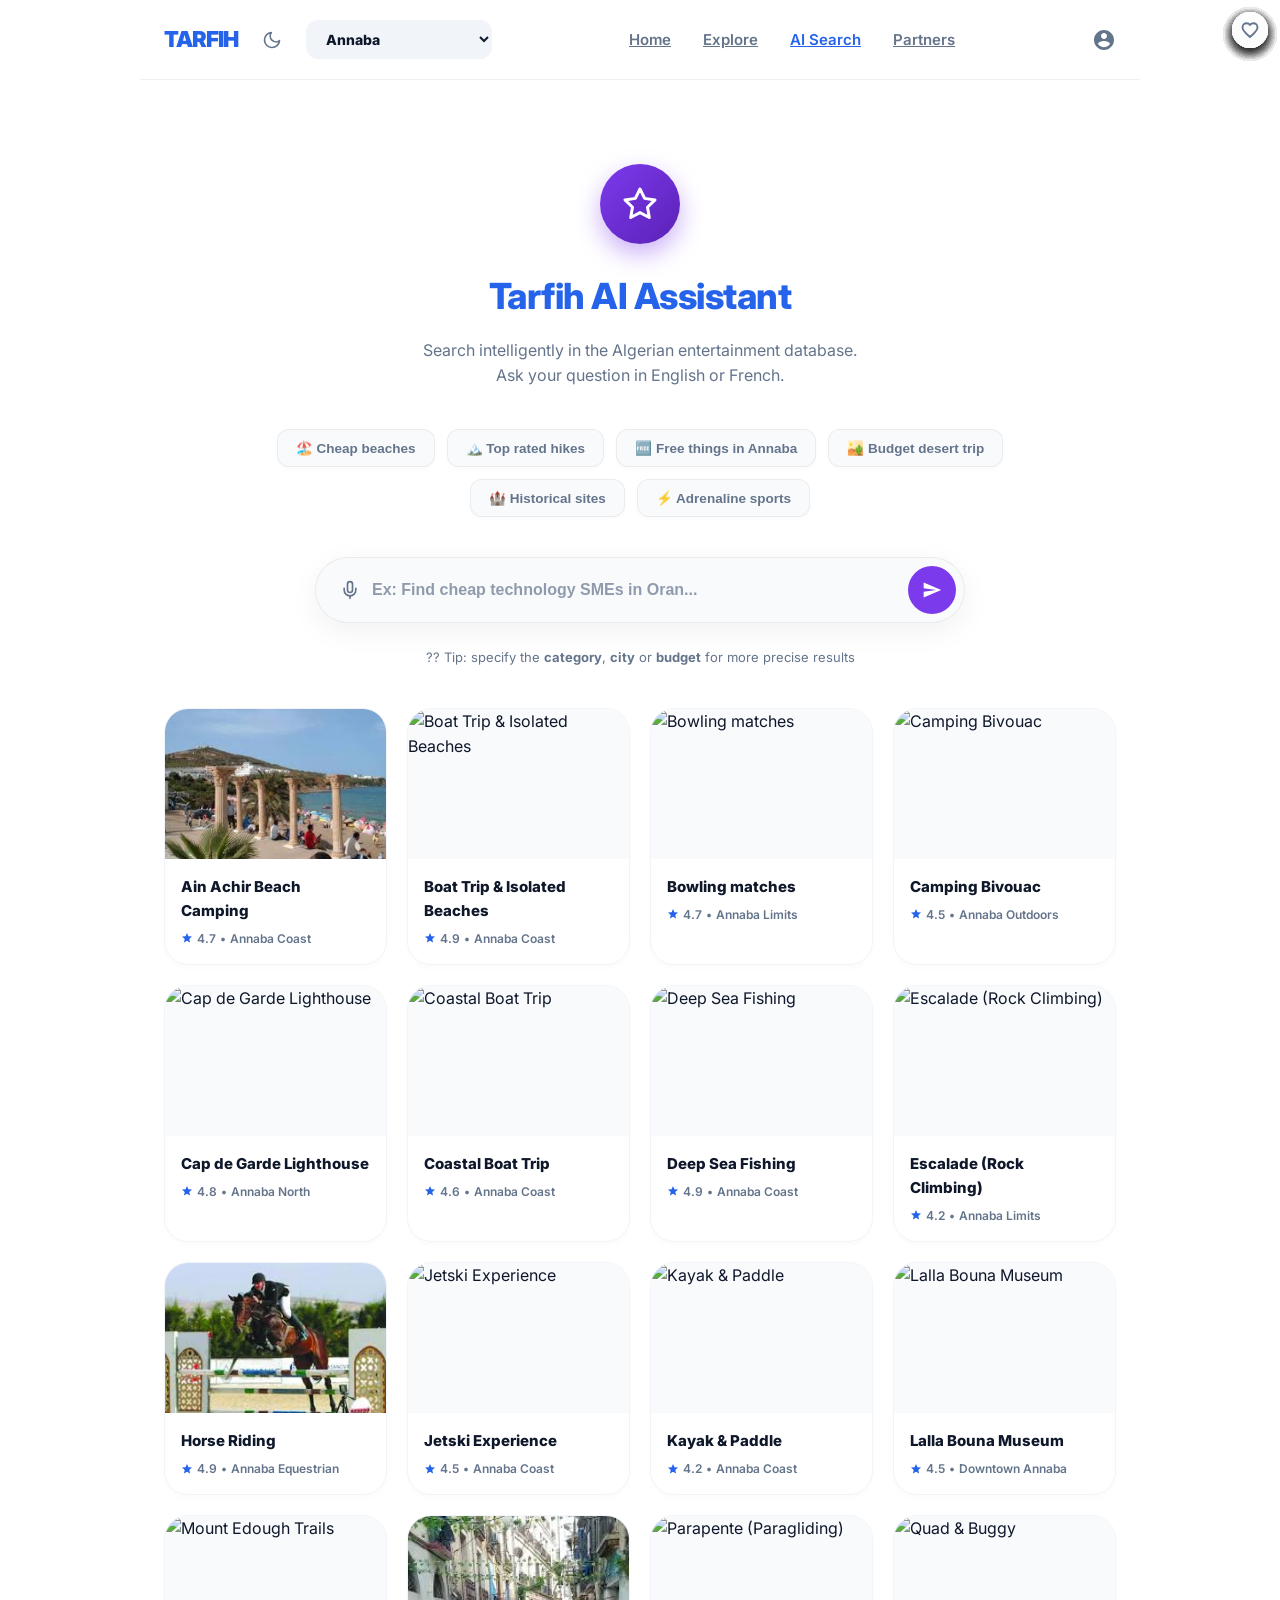
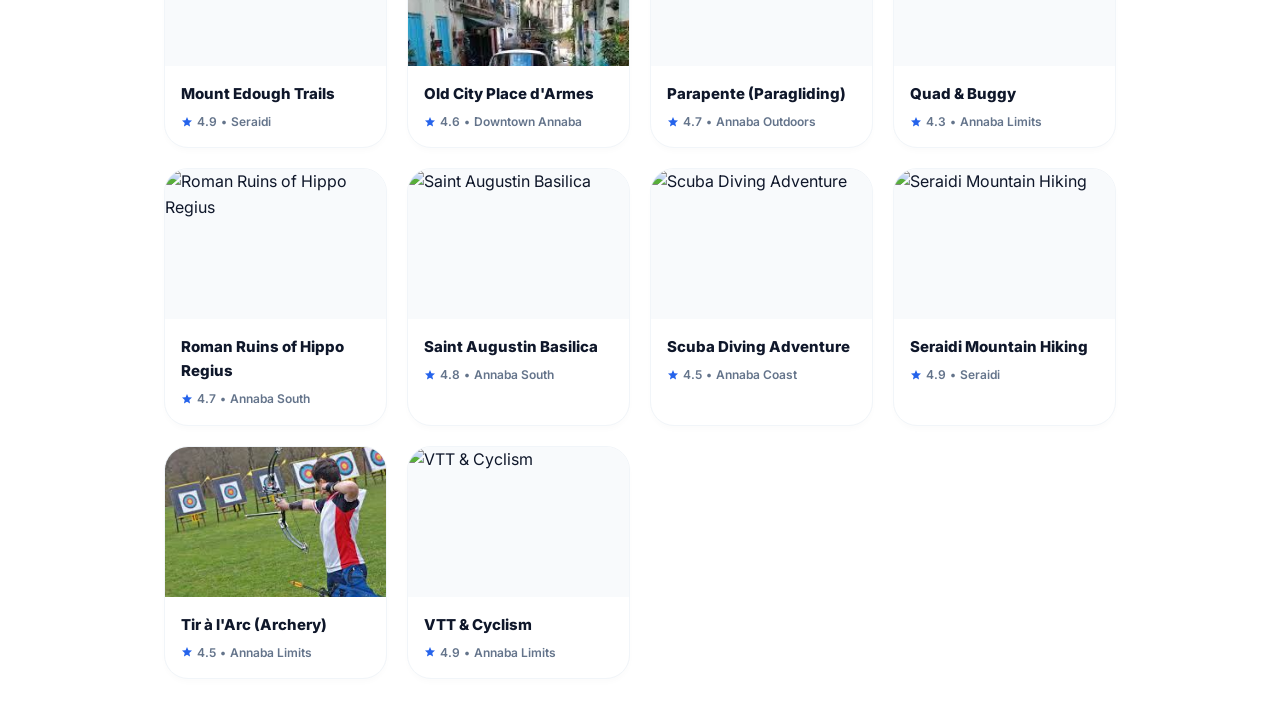
==== ai-search.html @ cc23837f "updt" ====
<!DOCTYPE html>
<html lang="en">

<head>
    <meta charset="UTF-8">
    <meta name="viewport" content="width=device-width, initial-scale=1.0">
    <title>Tarfih - Tourism & Entertainment</title>
    <link rel="stylesheet" href="style.css">
    <link href="https://fonts.googleapis.com/css2?family=Inter:wght@400;500;600;700;800&display=swap" rel="stylesheet">
</head>

<body>
    <div class="app-container">
        <header>
            <div class="header-left" style="display: flex; align-items: center; gap: 16px;">
                <div class="logo">TARFIH</div>
                <button class="theme-toggle" id="theme-toggle" aria-label="Toggle Dark Mode">
                    <svg class="moon-icon" viewBox="0 0 24 24">
                        <path d="M21 12.79A9 9 0 1 1 11.21 3 7 7 0 0 0 21 12.79z"></path>
                    </svg>
                    <svg class="sun-icon" viewBox="0 0 24 24">
                        <circle cx="12" cy="12" r="5"></circle>
                        <line x1="12" y1="1" x2="12" y2="3"></line>
                        <line x1="12" y1="21" x2="12" y2="23"></line>
                        <line x1="4.22" y1="4.22" x2="5.64" y2="5.64"></line>
                        <line x1="18.36" y1="18.36" x2="19.78" y2="19.78"></line>
                        <line x1="1" y1="12" x2="3" y2="12"></line>
                        <line x1="21" y1="12" x2="23" y2="12"></line>
                        <line x1="4.22" y1="19.78" x2="5.64" y2="18.36"></line>
                        <line x1="18.36" y1="5.64" x2="19.78" y2="4.22"></line>
                    </svg>
                </button>
                <select id="location-select" class="location-select">
                    <option value="Annaba" selected>Annaba</option>
                    <option value="Algiers">Algiers</option>
                    <option value="Oran">Oran</option>
                    <option value="Jijel">Jijel</option>
                    <option value="Skikda">Skikda</option>
                    <option value="Adrar">Adrar</option>
                    <option value="Tamanrasset">Tamanrasset</option>
                    <option value="Tamenrasset">Tamenrasset</option>
                    <option value="Timimoun">Timimoun</option>
                    <option value="Ilizi">Ilizi</option>
                    <option value="Djanet">Djanet</option>
                    <option value="Current">📍 Use My Location</option>
                </select>
            </div>
            <nav class="desktop-nav">
                <a class="nav-item" href="index.html">Home</a>
                <a class="nav-item" href="explore.html">Explore</a>
                <a class="nav-item" href="ai-search.html" class="active">AI Search</a>
                <a class="nav-item" href="partners.html">Partners</a>
            </nav>
            <a class="user-profile nav-item" href="profile.html" style="cursor: pointer; display: flex; align-items: center; color: var(--text-muted); text-decoration: none;">
                <svg viewBox="0 0 24 24" width="24" height="24" fill="currentColor">
                    <path
                        d="M12 2C6.48 2 2 6.48 2 12s4.48 10 10 10 10-4.48 10-10S17.52 2 12 2zm0 3c1.66 0 3 1.34 3 3s-1.34 3-3 3-3-1.34-3-3 1.34-3 3-3zm0 14.2c-2.5 0-4.71-1.28-6-3.22.03-1.99 4-3.08 6-3.08 1.99 0 5.97 1.09 6 3.08-1.29 1.94-3.5 3.22-6 3.22z" />
                </svg>
            </a>
        </header>

        <main id="app-content">
            <!-- In Progress Message (Hidden by default) -->
            <div id="in-progress-message" class="in-progress-container" style="display: none;">
                <div class="in-progress-icon">🚧</div>
                <h3>We're expanding!</h3>
                <p>Tarfih is currently only available fully in Annaba. We are working hard to bring the best experiences
                    to <span id="target-city-name">this location</span> soon.</p>
            </div>

<section id="ai-search" class="section active">
                                <div class="ai-hero-container">
                    <div class="ai-hero-icon-circle">
                        <svg viewBox="0 0 24 24" width="36" height="36" fill="none" stroke="#fff"
                            stroke-width="2" stroke-linecap="round" stroke-linejoin="round">
                            <path d="M12 2L15.09 8.26L22 9.27L17 14.14L18.18 21.02L12 17.77L5.82 21.02L7 14.14L2 9.27L8.91 8.26L12 2Z" />
                        </svg>
                    </div>
                    <h1 class="ai-hero-title">Tarfih AI Assistant</h1>
                    <p class="ai-hero-subtitle">Search intelligently in the Algerian entertainment database.<br>Ask your question in English or French.</p>

                    <div class="ai-search-chips" id="ai-search-chips">
                        <button class="ai-chip box-chip" data-query="cheap beach fun">&#127958;&#65039; Cheap beaches</button>
                        <button class="ai-chip box-chip" data-query="top rated hiking">&#127956;&#65039; Top rated hikes</button>
                        <button class="ai-chip box-chip" data-query="free activities in annaba">&#127379; Free things in Annaba</button>
                        <button class="ai-chip box-chip" data-query="desert trip under 5000">&#127964;&#65039; Budget desert trip</button>
                        <button class="ai-chip box-chip" data-query="historical sites">&#127984; Historical sites</button>
                        <button class="ai-chip box-chip" data-query="adrenaline sports">&#9889; Adrenaline sports</button>
                    </div>

                    <div class="ai-hero-search-wrapper">
                        <svg class="ai-mic-icon" viewBox="0 0 24 24" fill="none" stroke="currentColor" stroke-width="2" stroke-linecap="round" stroke-linejoin="round"><path d="M12 2a3 3 0 0 0-3 3v7a3 3 0 0 0 6 0V5a3 3 0 0 0-3-3Z"></path><path d="M19 10v2a7 7 0 0 1-14 0v-2"></path><line x1="12" y1="19" x2="12" y2="22"></line></svg>
                        <input type="text" id="ai-search-input" placeholder='Ex: Find cheap technology SMEs in Oran...' autocomplete="off">
                        <button class="ai-hero-send-btn" id="ai-hero-send-btn" aria-label="Search">
                            <svg viewBox="0 0 24 24" width="20" height="20" fill="currentColor">
                                <path d="M2.01 21L23 12 2.01 3 2 10l15 2-15 2z"></path>
                            </svg>
                        </button>
                    </div>
                    
                    <p class="ai-hero-hint">?? Tip: specify the <strong>category</strong>, <strong>city</strong> or <strong>budget</strong> for more precise results</p>
                    <div class="ai-search-summary" id="ai-search-summary" style="display:none;"></div>
                </div>
                <div class="card-grid" id="ai-search-grid">
                    <!-- Cards will be injected by JS -->
                </div>
            </section>

        </main>

        <nav class="bottom-nav">
            <a class="nav-item" href="index.html" style="text-decoration:none;">
                <svg viewBox="0 0 24 24" fill="currentColor" width="24" height="24">
                    <path d="M10 20v-6h4v6h5v-8h3L12 3 2 12h3v8z" />
                </svg>
                <div class="nav-label">Home</div>
            </a>
            <a class="nav-item" href="explore.html" style="text-decoration:none;">
                <svg viewBox="0 0 24 24" fill="currentColor" width="24" height="24">
                    <path
                        d="M15.5 14h-.79l-.28-.27C15.41 12.59 16 11.11 16 9.5 16 5.91 13.09 3 9.5 3S3 5.91 3 9.5 5.91 16 9.5 16c1.61 0 3.09-.59 4.23-1.57l.27.28v.79l5 4.99L20.49 19l-4.99-5zm-6 0C7.01 14 5 11.99 5 9.5S7.01 5 9.5 5 14 7.01 14 9.5 11.99 14 9.5 14z" />
                </svg>
                <div class="nav-label">Explore</div>
            </a>
            <a class="nav-item" href="ai-search.html" style="text-decoration:none;">
                <svg viewBox="0 0 24 24" fill="currentColor" width="24" height="24">
                    <path d="M12 2L15.09 8.26L22 9.27L17 14.14L18.18 21.02L12 17.77L5.82 21.02L7 14.14L2 9.27L8.91 8.26L12 2Z" />
                </svg>
                <div class="nav-label">AI Search</div>
            </a>
            <a class="nav-item" href="partners.html" style="text-decoration:none;">
                <svg viewBox="0 0 24 24" fill="currentColor" width="24" height="24">
                    <path d="M16 11c1.66 0 2.99-1.34 2.99-3S17.66 5 16 5c-1.66 0-3 1.34-3 3s1.34 3 3 3zm-8 0c1.66 0 2.99-1.34 2.99-3S9.66 5 8 5C6.34 5 5 6.34 5 8s1.34 3 3 3zm0 2c-2.33 0-7 1.17-7 3.5V19h14v-2.5c0-2.33-4.67-3.5-7-3.5zm8 0c-.29 0-.62.02-.97.05 1.16.84 1.97 1.97 1.97 3.45V19h6v-2.5c0-2.33-4.67-3.5-7-3.5z"/>
                </svg>
                <div class="nav-label">Partners</div>
            </a>
            <a class="nav-item" href="profile.html" style="text-decoration:none;">
                <svg viewBox="0 0 24 24" fill="currentColor" width="24" height="24">
                    <path
                        d="M12 12c2.21 0 4-1.79 4-4s-1.79-4-4-4-4 1.79-4 4 1.79 4 4 4zm0 2c-2.67 0-8 1.34-8 4v2h16v-2c0-2.66-5.33-4-8-4z" />
                </svg>
                <div class="nav-label">Profile</div>
            </a>
        </nav>
    </div>
    <div id="modal-container"></div>
    <script src="db.js"></script>
    <script src="script.js"></script>
</body>
</html>
---- style.css ----
:root {
    --primary: #2563eb;
    /* Modern Blue */
    --secondary: #1e40af;
    /* Darker Blue */
    --background: #ffffff;
    /* Pure White */
    --surface: #f8fafc;
    /* Light Cyan-Gray */
    --text: #0f172a;
    /* Deep Slate */
    --text-muted: #64748b;
    /* Muted Slate */
    --accent: #ef4444;
    /* Vibrant Red */
    --font-family: 'Inter', sans-serif;
    --shadow: 0 4px 6px -1px rgba(0, 0, 0, 0.1), 0 2px 4px -1px rgba(0, 0, 0, 0.06);
    --glass-bg: rgba(255, 255, 255, 0.82);
    --glass-border: rgba(0, 0, 0, 0.06);
}

:root.dark-theme {
    --primary: #3b82f6;
    --secondary: #60a5fa;
    --background: #0f172a;
    --surface: #1e293b;
    --text: #f8fafc;
    --text-muted: #94a3b8;
    --glass-bg: rgba(15, 23, 42, 0.82);
    --glass-border: rgba(255, 255, 255, 0.1);
}

* {
    margin: 0;
    padding: 0;
    box-sizing: border-box;
}

body {
    font-family: var(--font-family);
    background-color: var(--background);
    color: var(--text);
    line-height: 1.6;
    overflow-x: hidden;
    -webkit-tap-highlight-color: transparent;
}

.app-container {
    max-width: 100%;
    margin: 0 auto;
    min-height: 100vh;
    display: flex;
    flex-direction: column;
    padding-bottom: 70px;
    /* Space for bottom nav */
}

@media (min-width: 768px) {
    .app-container {
        max-width: 1000px; /* Slimmer for light mode elegance */
        padding-bottom: 0;
    }
}

/* Header */
header {
    padding: 20px 24px;
    display: flex;
    justify-content: space-between;
    align-items: center;
    position: sticky;
    top: 0;
    z-index: 1000;
    backdrop-filter: blur(16px);
    background: var(--glass-bg);
    border-bottom: 1px solid var(--glass-border);
}

.logo {
    font-size: 22px;
    font-weight: 900;
    letter-spacing: -1px;
    color: var(--primary);
}

.desktop-nav {
    display: none;
    gap: 32px;
}

.desktop-nav .nav-item {
    font-size: 15px;
    font-weight: 600;
    color: var(--text-muted);
    cursor: pointer;
    transition: all 0.2s cubic-bezier(0.4, 0, 0.2, 1);
}

.desktop-nav .nav-item:hover,
.desktop-nav .nav-item.active {
    color: var(--primary);
}

@media (min-width: 768px) {
    .desktop-nav {
        display: flex;
    }
}

/* Section Transitions */
.section {
    padding: 24px;
    display: none;
    animation: slideUp 0.6s cubic-bezier(0.16, 1, 0.3, 1);
}

.section.active {
    display: block;
}

@keyframes slideUp {
    from {
        opacity: 0;
        transform: translateY(20px);
    }
    to {
        opacity: 1;
        transform: translateY(0);
    }
}

h2 {
    font-size: 20px;
    margin: 24px 0 16px;
    font-weight: 800;
    color: var(--text);
    letter-spacing: -0.02em;
}

/* Featured Card Reset */
.featured-card {
    position: relative;
    width: 100%;
    height: 240px;
    border-radius: 28px;
    overflow: hidden;
    margin-bottom: 32px;
    box-shadow: 0 20px 25px -5px rgba(0, 0, 0, 0.05);
}

@media (min-width: 768px) {
    .featured-card { height: 420px; }
}

.featured-card img {
    width: 100%;
    height: 100%;
    object-fit: cover;
}

.featured-content {
    position: absolute;
    bottom: 0;
    left: 0;
    right: 0;
    padding: 32px;
    background: linear-gradient(transparent, rgba(15, 23, 42, 0.85));
}

.featured-content h2 { color: white; margin: 0 0 8px; font-size: 28px; }
.featured-content p { color: rgba(255, 255, 255, 0.9); font-size: 16px; }

/* Category Pills Enhancement */
.categories {
    display: flex;
    gap: 10px;
    overflow-x: auto;
    padding: 4px 4px 16px;
    margin-bottom: 24px;
    scrollbar-width: none;
}

.categories::-webkit-scrollbar { display: none; }

.category-pill {
    padding: 12px 24px;
    background: #f1f5f9;
    color: var(--text-muted);
    border-radius: 16px;
    white-space: nowrap;
    font-size: 14px;
    font-weight: 700;
    cursor: pointer;
    transition: all 0.3s ease;
    border: 1px solid transparent;
}

.category-pill:hover { background: #e2e8f0; color: var(--text); }

.category-pill.active {
    background: var(--primary);
    color: white;
    box-shadow: 0 10px 15px -3px rgba(37, 99, 235, 0.25);
}

/* Card Grid & Cards */
.card-grid {
    display: grid;
    grid-template-columns: repeat(2, 1fr);
    gap: 16px;
}

@media (min-width: 768px) {
    .card-grid {
        grid-template-columns: repeat(auto-fill, minmax(220px, 1fr));
        gap: 20px;
    }
}

.venue-card {
    background: white;
    border-radius: 24px;
    overflow: hidden;
    border: 1px solid #f1f5f9;
    transition: all 0.4s cubic-bezier(0.175, 0.885, 0.32, 1.275);
    box-shadow: 0 4px 6px -1px rgba(0, 0, 0, 0.02);
}

.venue-card:hover {
    transform: translateY(-8px);
    box-shadow: 0 20px 25px -5px rgba(0, 0, 0, 0.08);
    border-color: var(--primary);
}

.venue-img {
    height: 150px;
    background: #f8fafc;
}

.venue-info { padding: 16px; }
.venue-title { font-size: 15px; font-weight: 800; color: var(--text); margin-bottom: 6px; }
.venue-meta { font-size: 12px; font-weight: 600; color: var(--text-muted); display: flex; align-items: center; gap: 4px; }

/* AI search Refined for Light Mode */
.ai-search-wrapper { margin: 16px 0 32px; }
.ai-search-label { 
    display: flex; 
    align-items: center; 
    gap: 8px; 
    margin-bottom: 12px; 
    font-size: 11px; 
    font-weight: 800; 
    color: var(--primary); 
    text-transform: uppercase; 
    letter-spacing: 1.5px;
}

.ai-search-container {
    display: flex;
    align-items: center;
    background: #f8fafc;
    border: 2px solid #f1f5f9;
    border-radius: 20px;
    padding: 16px 20px;
    transition: all 0.3s cubic-bezier(0.4, 0, 0.2, 1);
}

.ai-search-container:focus-within {
    background: white;
    border-color: var(--primary);
    box-shadow: 0 0 0 4px rgba(37, 99, 235, 0.08);
}

#ai-search-input {
    flex: 1;
    background: transparent;
    border: none;
    color: var(--text);
    font-size: 16px;
    font-weight: 600;
    outline: none;
}

.ai-chip {
    padding: 8px 16px;
    background: white;
    border: 1px solid #f1f5f9;
    border-radius: 12px;
    font-size: 12px;
    font-weight: 700;
    color: var(--text-muted);
    transition: all 0.2s;
}

.ai-chip:hover { border-color: var(--primary); color: var(--primary); }
.ai-chip.active { background: #eff6ff; color: var(--primary); border-color: var(--primary); }

.ai-search-summary {
    margin-top: 16px;
    background: #f0f9ff;
    border: 1px solid #e0f2fe;
    padding: 12px 16px;
    border-radius: 14px;
    font-size: 13px;
    color: #0369a1;
    font-weight: 600;
}

.ai-keyword { background: #bae6fd; padding: 2px 8px; border-radius: 6px; color: #0284c7; }

/* Bottom Nav Light */
.bottom-nav {
    position: fixed;
    bottom: 0;
    left: 0;
    width: 100%;
    height: 75px;
    background: rgba(255, 255, 255, 0.9);
    backdrop-filter: blur(12px);
    display: flex;
    justify-content: space-around;
    align-items: center;
    border-top: 1px solid var(--glass-border);
}

@media (min-width: 768px) { .bottom-nav { display: none; } }

.nav-item { color: var(--text-muted); font-weight: 700; }
.nav-item.active { color: var(--primary); }
.nav-label { font-size: 11px; margin-top: 4px; }

/* Offer Details Expansion */
.offer-hero { width: 100%; height: 280px; border-radius: 32px; box-shadow: 0 20px 25px -5px rgba(0, 0, 0, 0.05); }
@media (min-width: 768px) { .offer-hero { height: 500px; } }

.offer-header { margin: 24px 0 16px; }
.offer-title { font-size: 32px; font-weight: 900; letter-spacing: -0.04em; }
.offer-price { font-size: 24px; font-weight: 900; color: var(--primary); }

.offer-provider-card {
    background: #f8fafc;
    border: 1px solid #f1f5f9;
    padding: 24px;
    border-radius: 24px;
    margin-bottom: 32px;
}

.provider-avatar { width: 56px; height: 56px; background: var(--primary); border-radius: 16px; color: white; display:flex; align-items:center; justify-content:center; font-size: 20px; font-weight: 900; }

.offer-description { font-size: 17px; line-height: 1.8; color: var(--text-muted); margin-bottom: 40px; }

.book-btn {
    width: 100%;
    padding: 22px;
    background: var(--primary);
    color: white;
    border: none;
    border-radius: 20px;
    font-size: 17px;
    font-weight: 800;
    transition: all 0.3s cubic-bezier(0.34, 1.56, 0.64, 1);
    box-shadow: 0 10px 15px -3px rgba(37, 99, 235, 0.3);
}

.book-btn:hover { transform: translateY(-3px); box-shadow: 0 20px 25px -5px rgba(37, 99, 235, 0.3); }

/* Location Selector Refined */
.location-select {
    background: #f1f5f9;
    font-family: var(--font-family);
    border: none;
    padding: 10px 16px;
    border-radius: 12px;
    color: var(--text);
    font-weight: 800;
    font-size: 14px;
    cursor: pointer;
}

.in-progress-container { padding: 80px 24px; text-align: center; }
.in-progress-icon { font-size: 72px; margin-bottom: 24px; }

/* Favorites Heart Icon */
.heart-btn {
    position: absolute;
    top: 12px;
    right: 12px;
    width: 36px;
    height: 36px;
    background: rgba(255, 255, 255, 0.85);
    backdrop-filter: blur(8px);
    border-radius: 50%;
    display: flex;
    align-items: center;
    justify-content: center;
    cursor: pointer;
    transition: all 0.3s cubic-bezier(0.175, 0.885, 0.32, 1.275);
    z-index: 10;
    border: none;
    box-shadow: 0 4px 12px rgba(0,0,0,0.1);
}

.heart-btn svg {
    width: 18px;
    height: 18px;
    fill: none;
    stroke: var(--text-muted);
    stroke-width: 2.5;
    transition: all 0.3s ease;
}

.heart-btn.active svg {
    fill: #ff4d6d;
    stroke: #ff4d6d;
    animation: heartBeat 0.4s ease-out;
}

@keyframes heartBeat {
    0% { transform: scale(1); }
    50% { transform: scale(1.3); }
    100% { transform: scale(1); }
}

/* Modal System */
.modal-overlay {
    position: fixed;
    top: 0;
    left: 0;
    width: 100%;
    height: 100%;
    background: rgba(15, 23, 42, 0.4);
    backdrop-filter: blur(8px);
    z-index: 5000;
    display: flex;
    align-items: flex-end;
    justify-content: center;
    opacity: 0;
    visibility: hidden;
    transition: all 0.4s cubic-bezier(0.16, 1, 0.3, 1);
}

@media (min-width: 768px) {
    .modal-overlay { align-items: center; }
}

.modal-overlay.active {
    opacity: 1;
    visibility: visible;
}

.modal-card {
    background: white;
    width: 100%;
    max-width: 500px;
    border-radius: 32px 32px 0 0;
    padding: 32px;
    transform: translateY(100%);
    transition: transform 0.4s cubic-bezier(0.16, 1, 0.3, 1);
    box-shadow: 0 -10px 40px rgba(0,0,0,0.1);
}

@media (min-width: 768px) {
    .modal-card { border-radius: 32px; transform: translateY(30px) scale(0.95); }
}

.modal-overlay.active .modal-card {
    transform: translateY(0) scale(1);
}

.modal-header {
    display: flex;
    justify-content: space-between;
    align-items: center;
    margin-bottom: 24px;
}

.modal-close {
    width: 32px;
    height: 32px;
    border-radius: 50%;
    background: #f1f5f9;
    border: none;
    cursor: pointer;
    font-size: 20px;
}

.form-group {
    margin-bottom: 20px;
}

.form-group label {
    display: block;
    font-size: 13px;
    font-weight: 700;
    margin-bottom: 8px;
    color: var(--text-muted);
}

.form-input {
    width: 100%;
    padding: 14px 18px;
    background: #f8fafc;
    border: 2px solid #f1f5f9;
    border-radius: 12px;
    font-family: inherit;
    font-size: 15px;
    font-weight: 600;
    outline: none;
    transition: border-color 0.2s;
}

.form-input:focus { border-color: var(--primary); }

/* Success Animation */
.booking-success {
    text-align: center;
    padding: 20px 0;
}

.success-icon {
    width: 80px;
    height: 80px;
    background: #22c55e;
    color: white;
    border-radius: 50%;
    display: flex;
    align-items: center;
    justify-content: center;
    font-size: 40px;
    margin: 0 auto 20px;
    animation: successPop 0.6s cubic-bezier(0.175, 0.885, 0.32, 1.275);
}

@keyframes successPop {
    0% { transform: scale(0); }
    80% { transform: scale(1.1); }
    100% { transform: scale(1); }
}

/* Theme Toggle Button */
.theme-toggle {
    background: none;
    border: none;
    color: var(--text-muted);
    cursor: pointer;
    padding: 8px;
    border-radius: 50%;
    display: flex;
    align-items: center;
    justify-content: center;
    transition: all 0.2s ease;
}

.theme-toggle:hover {
    color: var(--primary);
    background: var(--surface);
}

.theme-toggle svg {
    width: 20px;
    height: 20px;
    fill: none;
    stroke: currentColor;
    stroke-width: 2;
    stroke-linecap: round;
    stroke-linejoin: round;
}

:root.dark-theme .theme-toggle .moon-icon {
    display: none;
}

:root:not(.dark-theme) .theme-toggle .sun-icon {
    display: none;
}
/* ===== PARTNERS PAGE ===== */
.partner-card {
    background: var(--surface);
    border-radius: 20px;
    overflow: hidden;
    cursor: pointer;
    transition: transform 0.25s ease, box-shadow 0.25s ease;
    box-shadow: 0 4px 20px rgba(0,0,0,0.08);
    display: flex;
    flex-direction: column;
}
.partner-card:hover {
    transform: translateY(-6px);
    box-shadow: 0 16px 40px rgba(108,99,255,0.18);
}
.partner-card-img {
    position: relative;
    height: 180px;
    overflow: hidden;
}
.partner-card-img img {
    width: 100%;
    height: 100%;
    object-fit: cover;
    transition: transform 0.4s ease;
}
.partner-card:hover .partner-card-img img {
    transform: scale(1.06);
}
.partner-badge {
    position: absolute;
    top: 12px;
    right: 12px;
    background: var(--primary);
    color: #fff;
    font-size: 11px;
    font-weight: 700;
    padding: 4px 10px;
    border-radius: 20px;
    text-transform: uppercase;
    letter-spacing: 0.5px;
}
.partner-card-body {
    padding: 20px;
    display: flex;
    flex-direction: column;
    gap: 14px;
    flex: 1;
}
.partner-card-header {
    display: flex;
    align-items: center;
    gap: 12px;
}
.partner-avatar-sm {
    width: 42px;
    height: 42px;
    border-radius: 50%;
    background: linear-gradient(135deg, var(--primary), var(--secondary));
    color: #fff;
    font-size: 18px;
    font-weight: 800;
    display: flex;
    align-items: center;
    justify-content: center;
    flex-shrink: 0;
}
.partner-name {
    font-size: 17px;
    font-weight: 800;
    margin: 0 0 2px;
    color: var(--text);
}
.partner-city {
    font-size: 12px;
    color: var(--text-muted);
    margin: 0;
}
.partner-desc {
    font-size: 13px;
    color: var(--text-muted);
    line-height: 1.55;
    margin: 0;
}
.partner-meta-grid {
    display: grid;
    grid-template-columns: 1fr 1fr;
    gap: 10px 16px;
}
.partner-meta-item {
    display: flex;
    flex-direction: column;
    gap: 2px;
}
.partner-meta-label {
    font-size: 11px;
    color: var(--text-muted);
    font-weight: 600;
    text-transform: uppercase;
    letter-spacing: 0.4px;
}
.partner-meta-value {
    font-size: 12px;
    color: var(--text);
    font-weight: 500;
    text-decoration: none;
    word-break: break-all;
}
a.partner-meta-value:hover {
    color: var(--primary);
    text-decoration: underline;
}
.partner-footer {
    display: flex;
    align-items: center;
    justify-content: space-between;
    padding-top: 12px;
    border-top: 1px solid var(--border);
    margin-top: auto;
}
.partner-rating {
    display: flex;
    align-items: center;
    gap: 5px;
    font-size: 13px;
    font-weight: 700;
    color: var(--text);
}
.partner-website-btn {
    font-size: 12px;
    font-weight: 700;
    color: var(--primary);
    text-decoration: none;
    border: 1.5px solid var(--primary);
    border-radius: 20px;
    padding: 5px 14px;
    transition: background 0.2s, color 0.2s;
}
.partner-website-btn:hover {
    background: var(--primary);
    color: #fff;
}

/* ===== AI SEARCH ASSISTANT PAGE ===== */
.ai-hero-container {
    display: flex;
    flex-direction: column;
    align-items: center;
    justify-content: center;
    text-align: center;
    padding: 60px 20px 40px;
    max-width: 800px;
    margin: 0 auto;
}

.ai-hero-icon-circle {
    width: 80px;
    height: 80px;
    background: linear-gradient(135deg, #7C3AED, #5B21B6);
    border-radius: 50%;
    display: flex;
    align-items: center;
    justify-content: center;
    margin-bottom: 24px;
    box-shadow: 0 10px 25px rgba(124, 58, 237, 0.4);
    animation: floatIcon 3s ease-in-out infinite;
}

@keyframes floatIcon {
    0% { transform: translateY(0); }
    50% { transform: translateY(-8px); }
    100% { transform: translateY(0); }
}

.ai-hero-title {
    font-size: 36px;
    font-weight: 800;
    color: var(--primary);
    margin-bottom: 12px;
    letter-spacing: -0.5px;
}
:root.dark-theme .ai-hero-title {
    color: #a78bfa;
}

.ai-hero-subtitle {
    font-size: 16px;
    color: var(--text-muted);
    line-height: 1.6;
    margin-bottom: 40px;
    max-width: 500px;
}

.ai-search-chips {
    display: flex;
    flex-wrap: wrap;
    justify-content: center;
    gap: 12px;
    margin-bottom: 40px;
}

.box-chip {
    padding: 10px 18px;
    background: var(--surface);
    border: 1px solid var(--glass-border);
    border-radius: 12px !important;
    font-size: 13.5px;
    font-weight: 600;
    color: var(--text-muted);
    transition: all 0.2s ease;
    box-shadow: 0 2px 5px rgba(0,0,0,0.02);
}
.box-chip:hover {
    background: white;
    border-color: #d8b4fe;
    color: var(--primary);
    transform: translateY(-2px);
    box-shadow: 0 4px 12px rgba(124, 58, 237, 0.1);
}
:root.dark-theme .box-chip:hover {
    background: var(--background);
}

.ai-hero-search-wrapper {
    display: flex;
    align-items: center;
    width: 100%;
    max-width: 650px;
    background: var(--surface);
    border: 1px solid var(--glass-border);
    border-radius: 40px;
    padding: 8px 8px 8px 24px;
    box-shadow: 0 8px 30px rgba(0,0,0,0.06);
    transition: all 0.3s ease;
}
.ai-hero-search-wrapper:focus-within {
    background: var(--background);
    border-color: #a78bfa;
    box-shadow: 0 8px 40px rgba(124, 58, 237, 0.15);
}

.ai-mic-icon {
    width: 20px;
    height: 20px;
    color: var(--text-muted);
    margin-right: 12px;
}

#ai-search-input {
    flex: 1;
    background: transparent;
    border: none;
    font-size: 16px;
    color: var(--text);
    padding: 12px 0;
    outline: none;
}
#ai-search-input::placeholder {
    color: var(--text-muted);
    opacity: 0.7;
}

.ai-hero-send-btn {
    width: 48px;
    height: 48px;
    border-radius: 50%;
    background: #7C3AED;
    color: white;
    border: none;
    display: flex;
    align-items: center;
    justify-content: center;
    cursor: pointer;
    transition: all 0.2s ease;
}
.ai-hero-send-btn:hover {
    background: #6D28D9;
    transform: scale(1.05);
}
.ai-hero-send-btn:active {
    transform: scale(0.95);
}

.ai-hero-hint {
    margin-top: 24px;
    font-size: 13px;
    color: var(--text-muted);
}
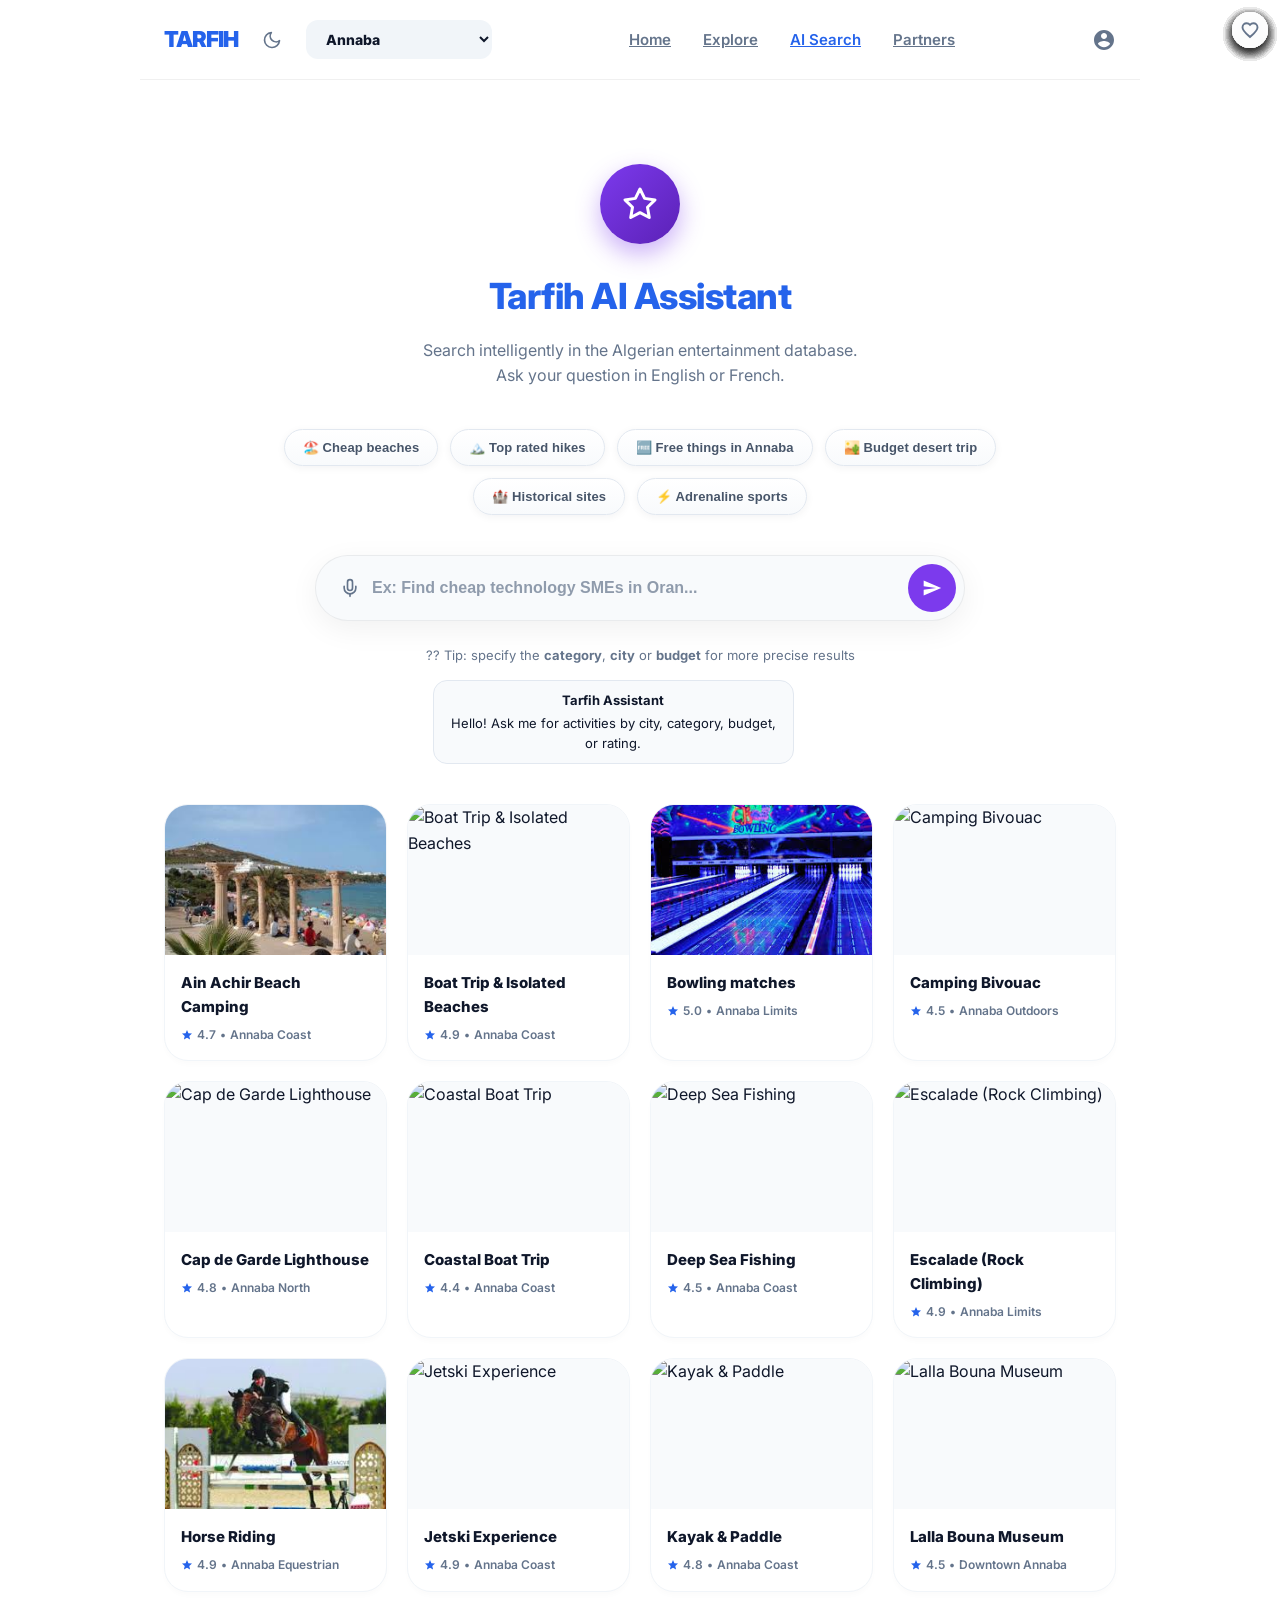
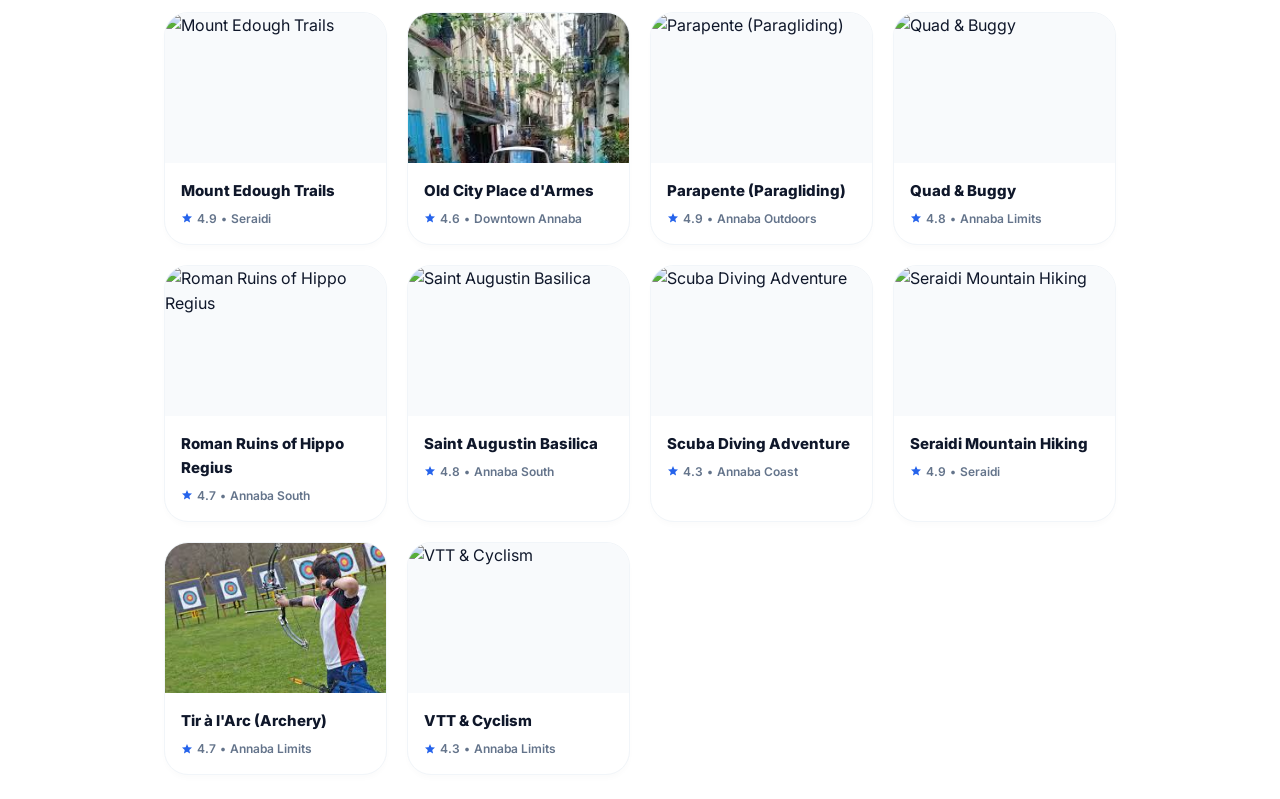
==== commit 060c7a5c: "picsupdt" ====
--- a/ai-search.html
+++ b/ai-search.html
@@ -100,6 +100,7 @@
                     
                     <p class="ai-hero-hint">?? Tip: specify the <strong>category</strong>, <strong>city</strong> or <strong>budget</strong> for more precise results</p>
                     <div class="ai-search-summary" id="ai-search-summary" style="display:none;"></div>
+                    <div class="ai-chat-thread" id="ai-chat-thread"></div>
                 </div>
                 <div class="card-grid" id="ai-search-grid">
                     <!-- Cards will be injected by JS -->
@@ -145,6 +146,7 @@
     </div>
     <div id="modal-container"></div>
     <script src="db.js"></script>
+    <script src="ai-search-engine.js"></script>
     <script src="script.js"></script>
 </body>
 </html>
--- a/style.css
+++ b/style.css
@@ -308,6 +308,44 @@
 
 .ai-keyword { background: #bae6fd; padding: 2px 8px; border-radius: 6px; color: #0284c7; }
 
+.ai-chat-thread {
+    margin-top: 14px;
+    display: flex;
+    flex-direction: column;
+    gap: 10px;
+    max-height: 320px;
+    overflow-y: auto;
+    padding-right: 4px;
+}
+
+.ai-chat-msg {
+    max-width: 88%;
+    padding: 10px 12px;
+    border-radius: 14px;
+    font-size: 13px;
+    line-height: 1.5;
+    border: 1px solid transparent;
+}
+
+.ai-chat-msg.user {
+    align-self: flex-end;
+    background: #dbeafe;
+    color: #1e3a8a;
+    border-color: #bfdbfe;
+}
+
+.ai-chat-msg.bot {
+    align-self: flex-start;
+    background: #f8fafc;
+    color: var(--text);
+    border-color: #e2e8f0;
+}
+
+.ai-chat-msg .chat-title {
+    font-weight: 700;
+    margin-bottom: 4px;
+}
+
 /* Bottom Nav Light */
 .bottom-nav {
     position: fixed;
@@ -774,26 +812,59 @@
     margin-bottom: 40px;
 }
 
-.box-chip {
+.ai-search-chips .ai-chip.box-chip {
     padding: 10px 18px;
-    background: var(--surface);
-    border: 1px solid var(--glass-border);
-    border-radius: 12px !important;
-    font-size: 13.5px;
-    font-weight: 600;
-    color: var(--text-muted);
-    transition: all 0.2s ease;
-    box-shadow: 0 2px 5px rgba(0,0,0,0.02);
-}
-.box-chip:hover {
-    background: white;
-    border-color: #d8b4fe;
-    color: var(--primary);
-    transform: translateY(-2px);
-    box-shadow: 0 4px 12px rgba(124, 58, 237, 0.1);
-}
-:root.dark-theme .box-chip:hover {
-    background: var(--background);
+    border-radius: 999px !important;
+    border: 1px solid #e2e8f0;
+    background: linear-gradient(180deg, #ffffff 0%, #f8fafc 100%);
+    color: #475569;
+    font-size: 13px;
+    font-weight: 700;
+    letter-spacing: 0.1px;
+    transition: transform 0.2s ease, box-shadow 0.2s ease, border-color 0.2s ease, background 0.2s ease, color 0.2s ease;
+    box-shadow: 0 2px 8px rgba(15, 23, 42, 0.05);
+}
+
+.ai-search-chips .ai-chip.box-chip:hover {
+    transform: translateY(-1px);
+    border-color: #c4b5fd;
+    color: #4f46e5;
+    background: linear-gradient(180deg, #ffffff 0%, #f5f3ff 100%);
+    box-shadow: 0 8px 20px rgba(99, 102, 241, 0.12);
+}
+
+.ai-search-chips .ai-chip.box-chip:focus-visible {
+    outline: none;
+    border-color: #818cf8;
+    box-shadow: 0 0 0 3px rgba(129, 140, 248, 0.25);
+}
+
+.ai-search-chips .ai-chip.box-chip.active {
+    background: linear-gradient(135deg, #4f46e5 0%, #7c3aed 100%);
+    border-color: transparent;
+    color: #ffffff;
+    transform: translateY(-1px);
+    box-shadow: 0 10px 24px rgba(79, 70, 229, 0.3);
+}
+
+:root.dark-theme .ai-search-chips .ai-chip.box-chip {
+    background: linear-gradient(180deg, #1f2937 0%, #111827 100%);
+    border-color: #334155;
+    color: #cbd5e1;
+    box-shadow: 0 2px 10px rgba(0, 0, 0, 0.25);
+}
+
+:root.dark-theme .ai-search-chips .ai-chip.box-chip:hover {
+    border-color: #6366f1;
+    color: #c7d2fe;
+    background: linear-gradient(180deg, #1f2937 0%, #1e1b4b 100%);
+    box-shadow: 0 8px 20px rgba(99, 102, 241, 0.25);
+}
+
+:root.dark-theme .ai-search-chips .ai-chip.box-chip.active {
+    background: linear-gradient(135deg, #6366f1 0%, #8b5cf6 100%);
+    color: #ffffff;
+    border-color: transparent;
 }
 
 .ai-hero-search-wrapper {
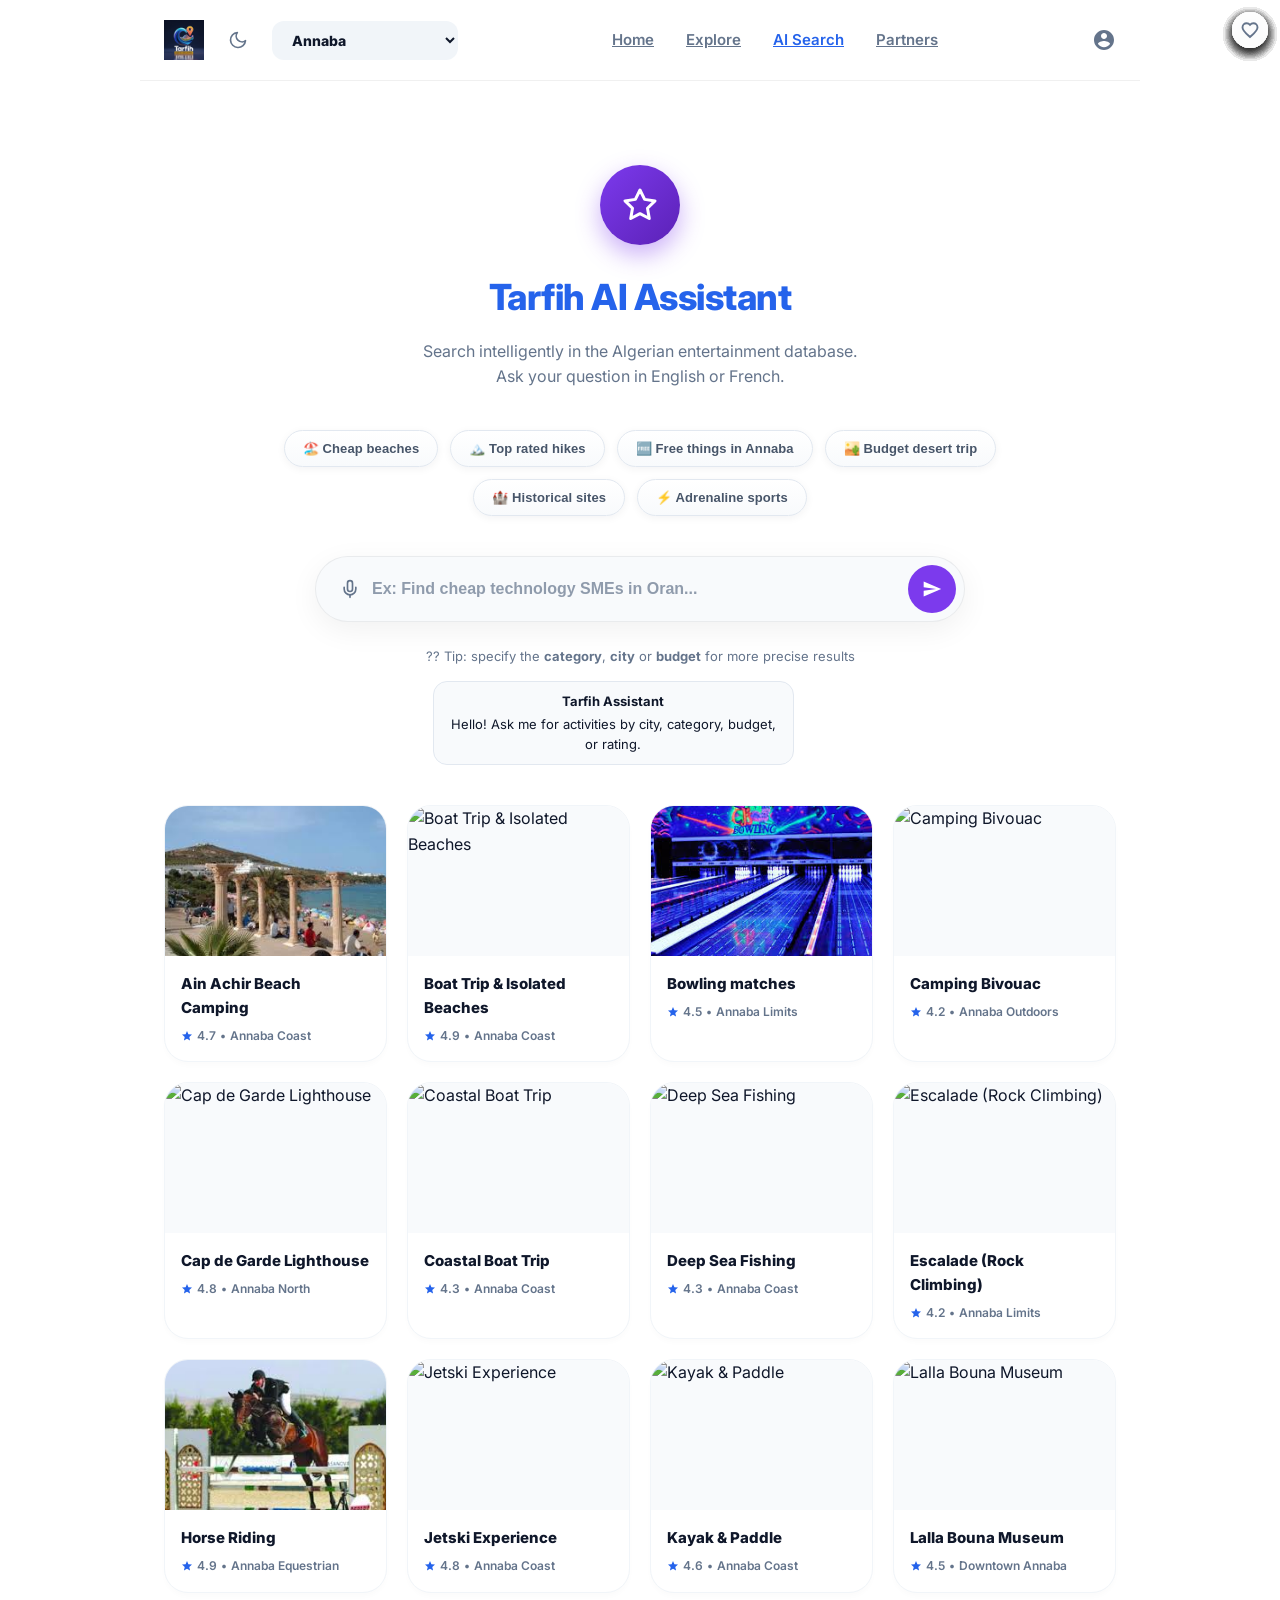
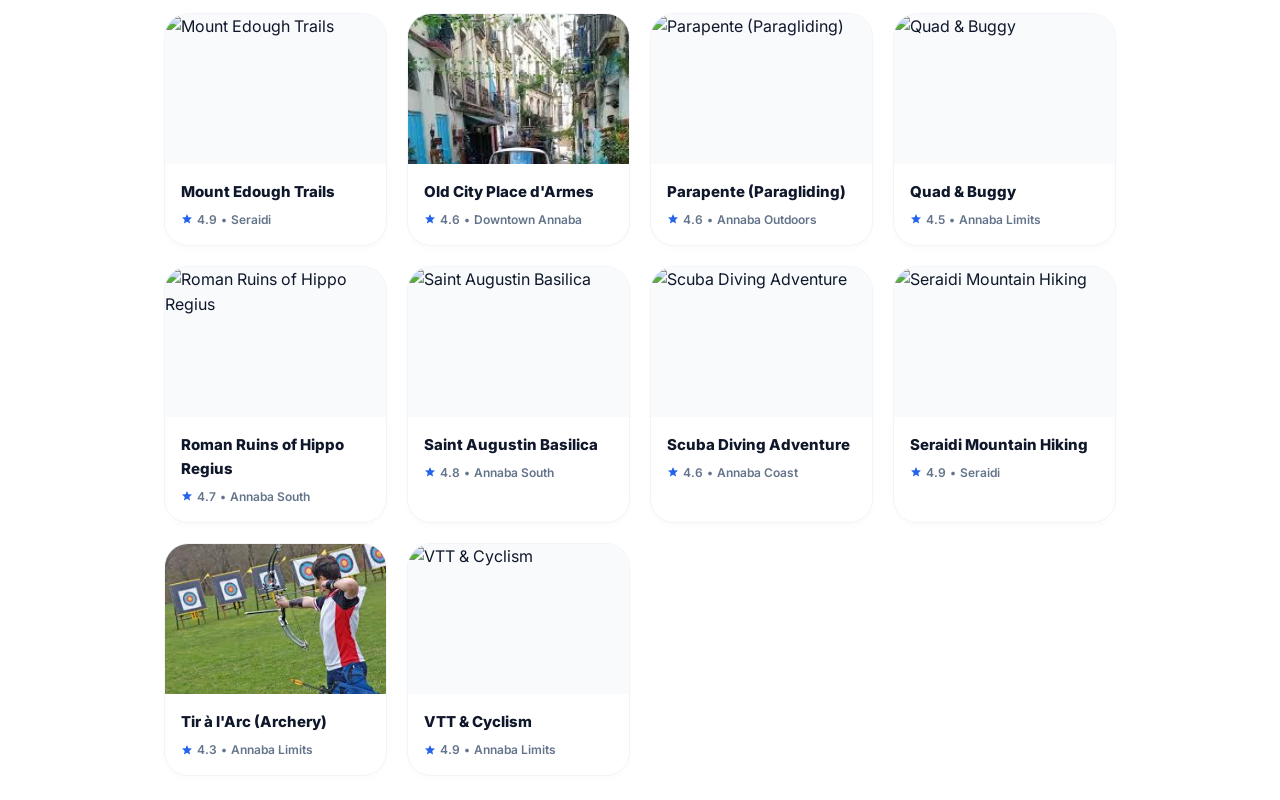
==== commit b01444fc: "logo" ====
--- a/ai-search.html
+++ b/ai-search.html
@@ -13,7 +13,7 @@
     <div class="app-container">
         <header>
             <div class="header-left" style="display: flex; align-items: center; gap: 16px;">
-                <div class="logo">TARFIH</div>
+                <img class="logo" src="imgs/logo.png" alt="Tarfih">
                 <button class="theme-toggle" id="theme-toggle" aria-label="Toggle Dark Mode">
                     <svg class="moon-icon" viewBox="0 0 24 24">
                         <path d="M21 12.79A9 9 0 1 1 11.21 3 7 7 0 0 0 21 12.79z"></path>
--- a/style.css
+++ b/style.css
@@ -77,10 +77,10 @@
 }
 
 .logo {
-    font-size: 22px;
-    font-weight: 900;
-    letter-spacing: -1px;
-    color: var(--primary);
+    display: block;
+    width: auto;
+    height: 40px;
+    object-fit: contain;
 }
 
 .desktop-nav {
@@ -626,20 +626,7 @@
     transform: translateY(-6px);
     box-shadow: 0 16px 40px rgba(108,99,255,0.18);
 }
-.partner-card-img {
-    position: relative;
-    height: 180px;
-    overflow: hidden;
-}
-.partner-card-img img {
-    width: 100%;
-    height: 100%;
-    object-fit: cover;
-    transition: transform 0.4s ease;
-}
-.partner-card:hover .partner-card-img img {
-    transform: scale(1.06);
-}
+/* .partner-card-img styles are defined in the carousel section below */
 .partner-badge {
     position: absolute;
     top: 12px;
@@ -932,3 +919,108 @@
     font-size: 13px;
     color: var(--text-muted);
 }
+
+/* ===== PARTNER CARD IMAGE CAROUSEL ===== */
+.partner-card-img {
+    position: relative;
+    height: 200px;
+    overflow: hidden;
+    background: #f1f5f9;
+    border-radius: 20px 20px 0 0;
+    user-select: none;
+    touch-action: pan-y;
+}
+
+.pc-track {
+    will-change: transform;
+    height: 100%;
+}
+
+.pc-slide {
+    height: 100%;
+    overflow: hidden;
+}
+
+.pc-slide img {
+    width: 100%;
+    height: 100%;
+    object-fit: cover;
+    display: block;
+    pointer-events: none;
+    transition: transform 0.45s ease;
+}
+
+.partner-card:hover .pc-slide.active img {
+    transform: scale(1.05);
+}
+
+/* Arrow buttons */
+.pc-arrow {
+    position: absolute;
+    top: 50%;
+    transform: translateY(-50%);
+    width: 32px;
+    height: 32px;
+    background: rgba(255,255,255,0.88);
+    backdrop-filter: blur(6px);
+    border: none;
+    border-radius: 50%;
+    font-size: 20px;
+    line-height: 1;
+    cursor: pointer;
+    display: flex;
+    align-items: center;
+    justify-content: center;
+    color: #0f172a;
+    box-shadow: 0 4px 12px rgba(0,0,0,0.18);
+    transition: opacity 0.2s, transform 0.2s, background 0.2s;
+    opacity: 0;
+    z-index: 20;
+}
+
+.partner-card:hover .pc-arrow {
+    opacity: 1;
+}
+
+.pc-prev { left: 10px; }
+.pc-next { right: 10px; }
+
+.pc-arrow:hover {
+    background: white;
+    transform: translateY(-50%) scale(1.1);
+}
+
+/* Dot indicators */
+.pc-dots {
+    position: absolute;
+    bottom: 10px;
+    left: 50%;
+    transform: translateX(-50%);
+    display: flex;
+    gap: 6px;
+    z-index: 20;
+}
+
+.pc-dot {
+    width: 7px;
+    height: 7px;
+    border-radius: 50%;
+    background: rgba(255,255,255,0.55);
+    border: 1.5px solid rgba(255,255,255,0.8);
+    cursor: pointer;
+    transition: background 0.25s, transform 0.25s;
+}
+
+.pc-dot.active {
+    background: white;
+    transform: scale(1.3);
+}
+
+/* Dark theme carousel */
+:root.dark-theme .pc-arrow {
+    background: rgba(30,41,59,0.88);
+    color: #f8fafc;
+}
+:root.dark-theme .pc-arrow:hover {
+    background: #1e293b;
+}
